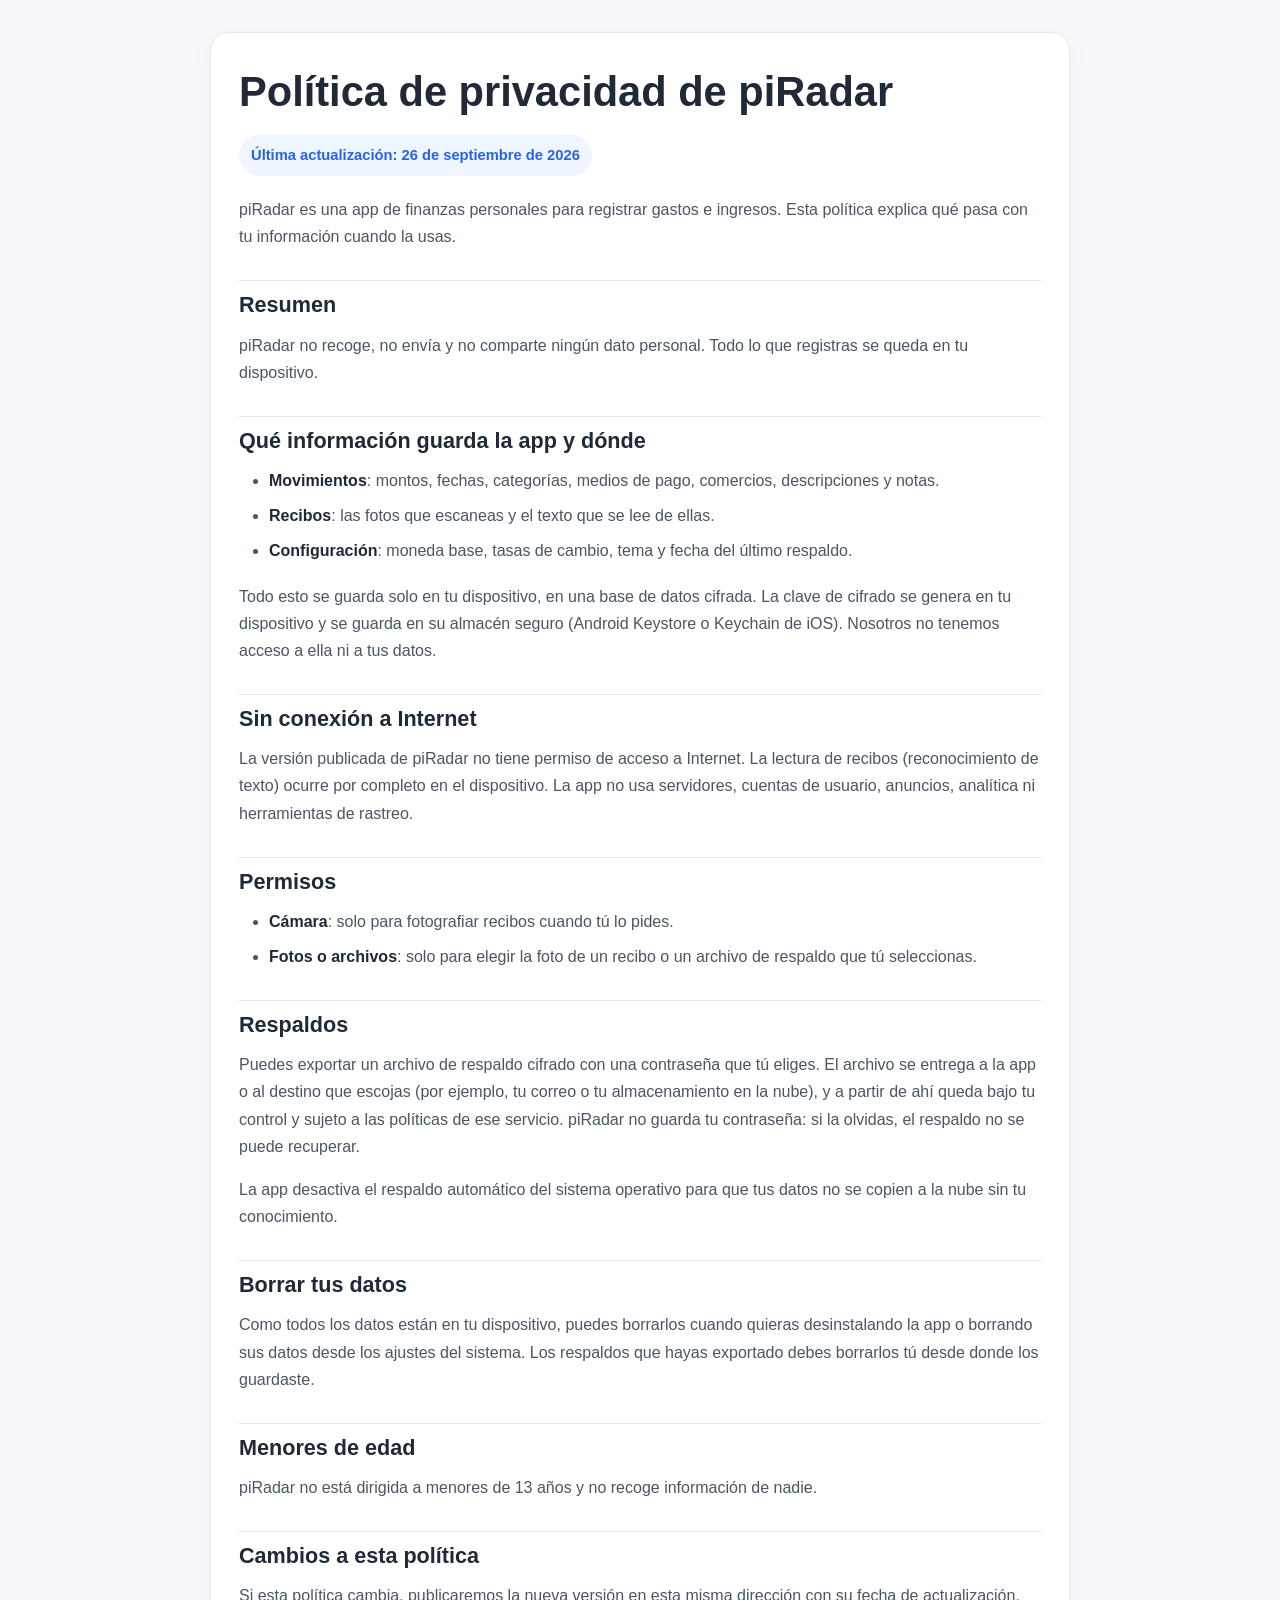
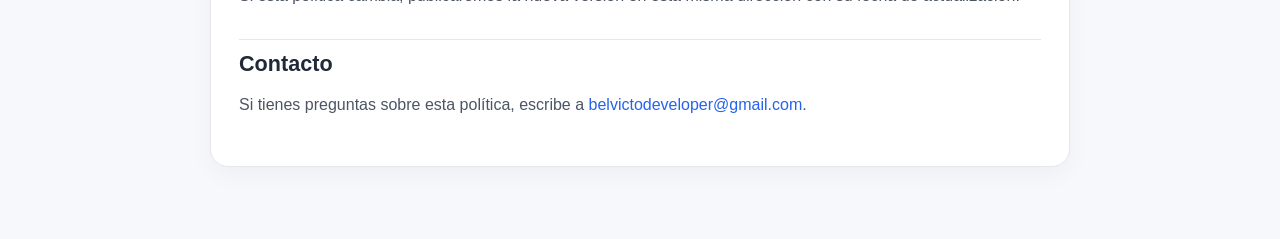
==== store/google-play/politica-privacidad.html @ 663677ef "Add an HTML version of the privacy policy to publish at a public URL Co-Authored-By: Claude Opus 5.5" ====
<!DOCTYPE html>
<html lang="es">
  <head>
    <meta charset="UTF-8" />
    <meta name="viewport" content="width=device-width, initial-scale=1.0" />
    <title>Política de privacidad de piRadar</title>
    <style>
      :root {
        --bg: #f6f8fb;
        --card: #ffffff;
        --text: #1f2937;
        --muted: #4b5563;
        --border: #e5e7eb;
        --accent: #2563eb;
        --accent-soft: #eff6ff;
      }

      * { box-sizing: border-box; }

      body {
        margin: 0;
        font-family: -apple-system, BlinkMacSystemFont, "Segoe UI", Roboto, Helvetica, Arial, sans-serif;
        background: var(--bg);
        color: var(--text);
        line-height: 1.7;
      }

      .container {
        max-width: 900px;
        margin: 32px auto;
        padding: 0 20px 40px;
      }

      .card {
        background: var(--card);
        border: 1px solid var(--border);
        border-radius: 18px;
        box-shadow: 0 8px 24px rgba(15, 23, 42, 0.04);
        padding: 32px 28px;
      }

      h1, h2, h3 {
        color: var(--text);
        line-height: 1.3;
        margin-top: 0;
      }

      h1 {
        font-size: clamp(2rem, 4vw, 2.6rem);
        margin-bottom: 8px;
      }

      h2 {
        font-size: 1.35rem;
        margin-top: 30px;
        margin-bottom: 12px;
        padding-top: 10px;
        border-top: 1px solid var(--border);
      }

      p {
        margin: 0 0 16px;
        color: var(--muted);
      }

      ul {
        margin: 0 0 18px 20px;
        padding-left: 10px;
        color: var(--muted);
      }

      li {
        margin-bottom: 8px;
      }

      strong {
        color: var(--text);
      }

      .meta {
        display: inline-block;
        margin: 8px 0 20px;
        padding: 8px 12px;
        border-radius: 999px;
        background: var(--accent-soft);
        color: var(--accent);
        font-size: 0.92rem;
        font-weight: 600;
      }

      a {
        color: var(--accent);
        text-decoration: none;
      }

      a:hover {
        text-decoration: underline;
      }

      @media (max-width: 600px) {
        .card {
          padding: 24px 18px;
        }
      }
    </style>
  </head>
  <body>
    <main class="container">
      <article class="card">
        <h1>Política de privacidad de piRadar</h1>
        <div class="meta">Última actualización: 26 de septiembre de 2026</div>

        <p>piRadar es una app de finanzas personales para registrar gastos e ingresos. Esta política explica qué pasa con tu información cuando la usas.</p>

        <h2>Resumen</h2>
        <p>piRadar no recoge, no envía y no comparte ningún dato personal. Todo lo que registras se queda en tu dispositivo.</p>

        <h2>Qué información guarda la app y dónde</h2>
        <ul>
          <li><strong>Movimientos</strong>: montos, fechas, categorías, medios de pago, comercios, descripciones y notas.</li>
          <li><strong>Recibos</strong>: las fotos que escaneas y el texto que se lee de ellas.</li>
          <li><strong>Configuración</strong>: moneda base, tasas de cambio, tema y fecha del último respaldo.</li>
        </ul>

        <p>Todo esto se guarda solo en tu dispositivo, en una base de datos cifrada. La clave de cifrado se genera en tu dispositivo y se guarda en su almacén seguro (Android Keystore o Keychain de iOS). Nosotros no tenemos acceso a ella ni a tus datos.</p>

        <h2>Sin conexión a Internet</h2>
        <p>La versión publicada de piRadar no tiene permiso de acceso a Internet. La lectura de recibos (reconocimiento de texto) ocurre por completo en el dispositivo. La app no usa servidores, cuentas de usuario, anuncios, analítica ni herramientas de rastreo.</p>

        <h2>Permisos</h2>
        <ul>
          <li><strong>Cámara</strong>: solo para fotografiar recibos cuando tú lo pides.</li>
          <li><strong>Fotos o archivos</strong>: solo para elegir la foto de un recibo o un archivo de respaldo que tú seleccionas.</li>
        </ul>

        <h2>Respaldos</h2>
        <p>Puedes exportar un archivo de respaldo cifrado con una contraseña que tú eliges. El archivo se entrega a la app o al destino que escojas (por ejemplo, tu correo o tu almacenamiento en la nube), y a partir de ahí queda bajo tu control y sujeto a las políticas de ese servicio. piRadar no guarda tu contraseña: si la olvidas, el respaldo no se puede recuperar.</p>

        <p>La app desactiva el respaldo automático del sistema operativo para que tus datos no se copien a la nube sin tu conocimiento.</p>

        <h2>Borrar tus datos</h2>
        <p>Como todos los datos están en tu dispositivo, puedes borrarlos cuando quieras desinstalando la app o borrando sus datos desde los ajustes del sistema. Los respaldos que hayas exportado debes borrarlos tú desde donde los guardaste.</p>

        <h2>Menores de edad</h2>
        <p>piRadar no está dirigida a menores de 13 años y no recoge información de nadie.</p>

        <h2>Cambios a esta política</h2>
        <p>Si esta política cambia, publicaremos la nueva versión en esta misma dirección con su fecha de actualización.</p>

        <h2>Contacto</h2>
        <p>Si tienes preguntas sobre esta política, escribe a <a href="mailto:belvictodeveloper@gmail.com">belvictodeveloper@gmail.com</a>.</p>
      </article>
    </main>
  </body>
</html>
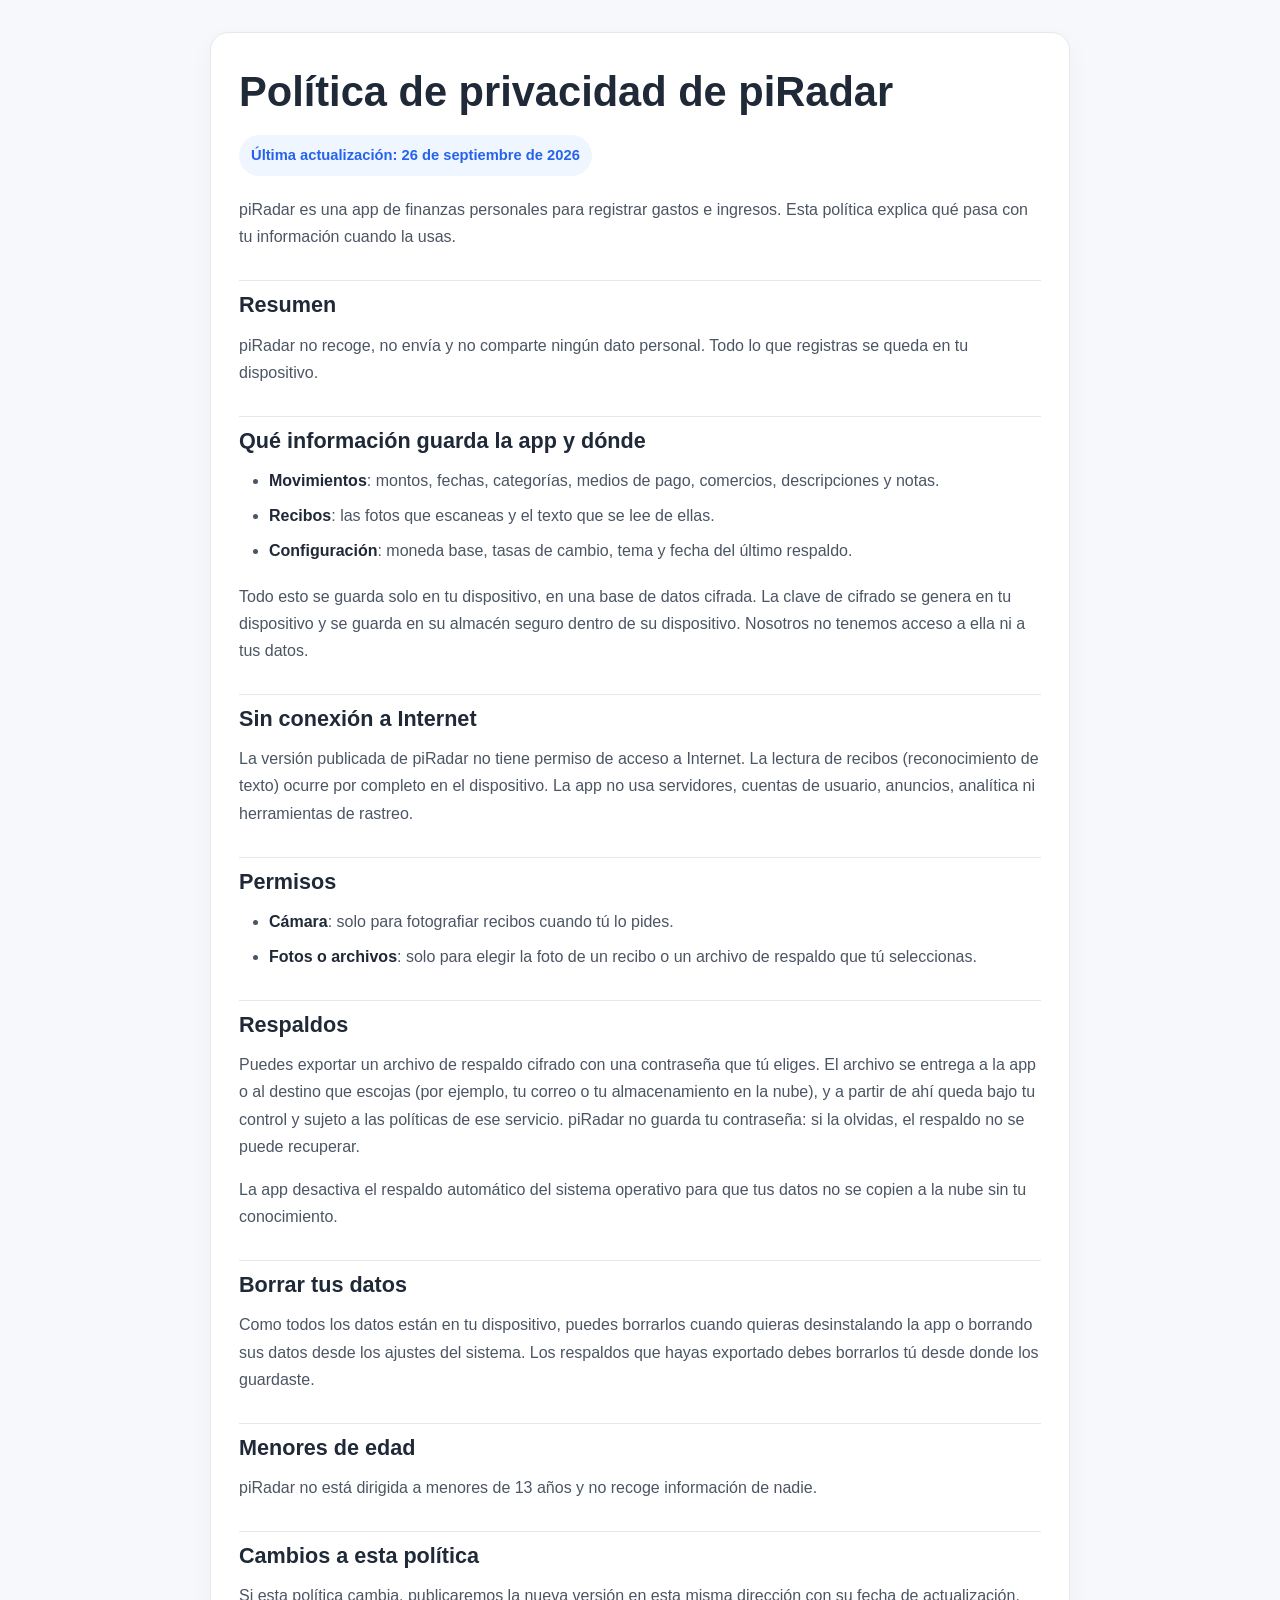
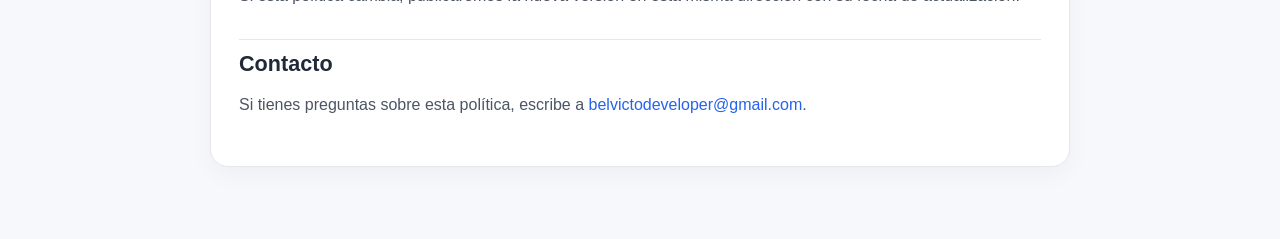
==== commit 5dde0917: "Remove the Android Keystore mention from the privacy policy copies Co-Authored-By: Claude Sonnet 5.5" ====
--- a/store/google-play/politica-privacidad.html
+++ b/store/google-play/politica-privacidad.html
@@ -122,7 +122,7 @@
           <li><strong>Configuración</strong>: moneda base, tasas de cambio, tema y fecha del último respaldo.</li>
         </ul>
 
-        <p>Todo esto se guarda solo en tu dispositivo, en una base de datos cifrada. La clave de cifrado se genera en tu dispositivo y se guarda en su almacén seguro (Android Keystore o Keychain de iOS). Nosotros no tenemos acceso a ella ni a tus datos.</p>
+        <p>Todo esto se guarda solo en tu dispositivo, en una base de datos cifrada. La clave de cifrado se genera en tu dispositivo y se guarda en su almacén seguro dentro de su dispositivo. Nosotros no tenemos acceso a ella ni a tus datos.</p>
 
         <h2>Sin conexión a Internet</h2>
         <p>La versión publicada de piRadar no tiene permiso de acceso a Internet. La lectura de recibos (reconocimiento de texto) ocurre por completo en el dispositivo. La app no usa servidores, cuentas de usuario, anuncios, analítica ni herramientas de rastreo.</p>
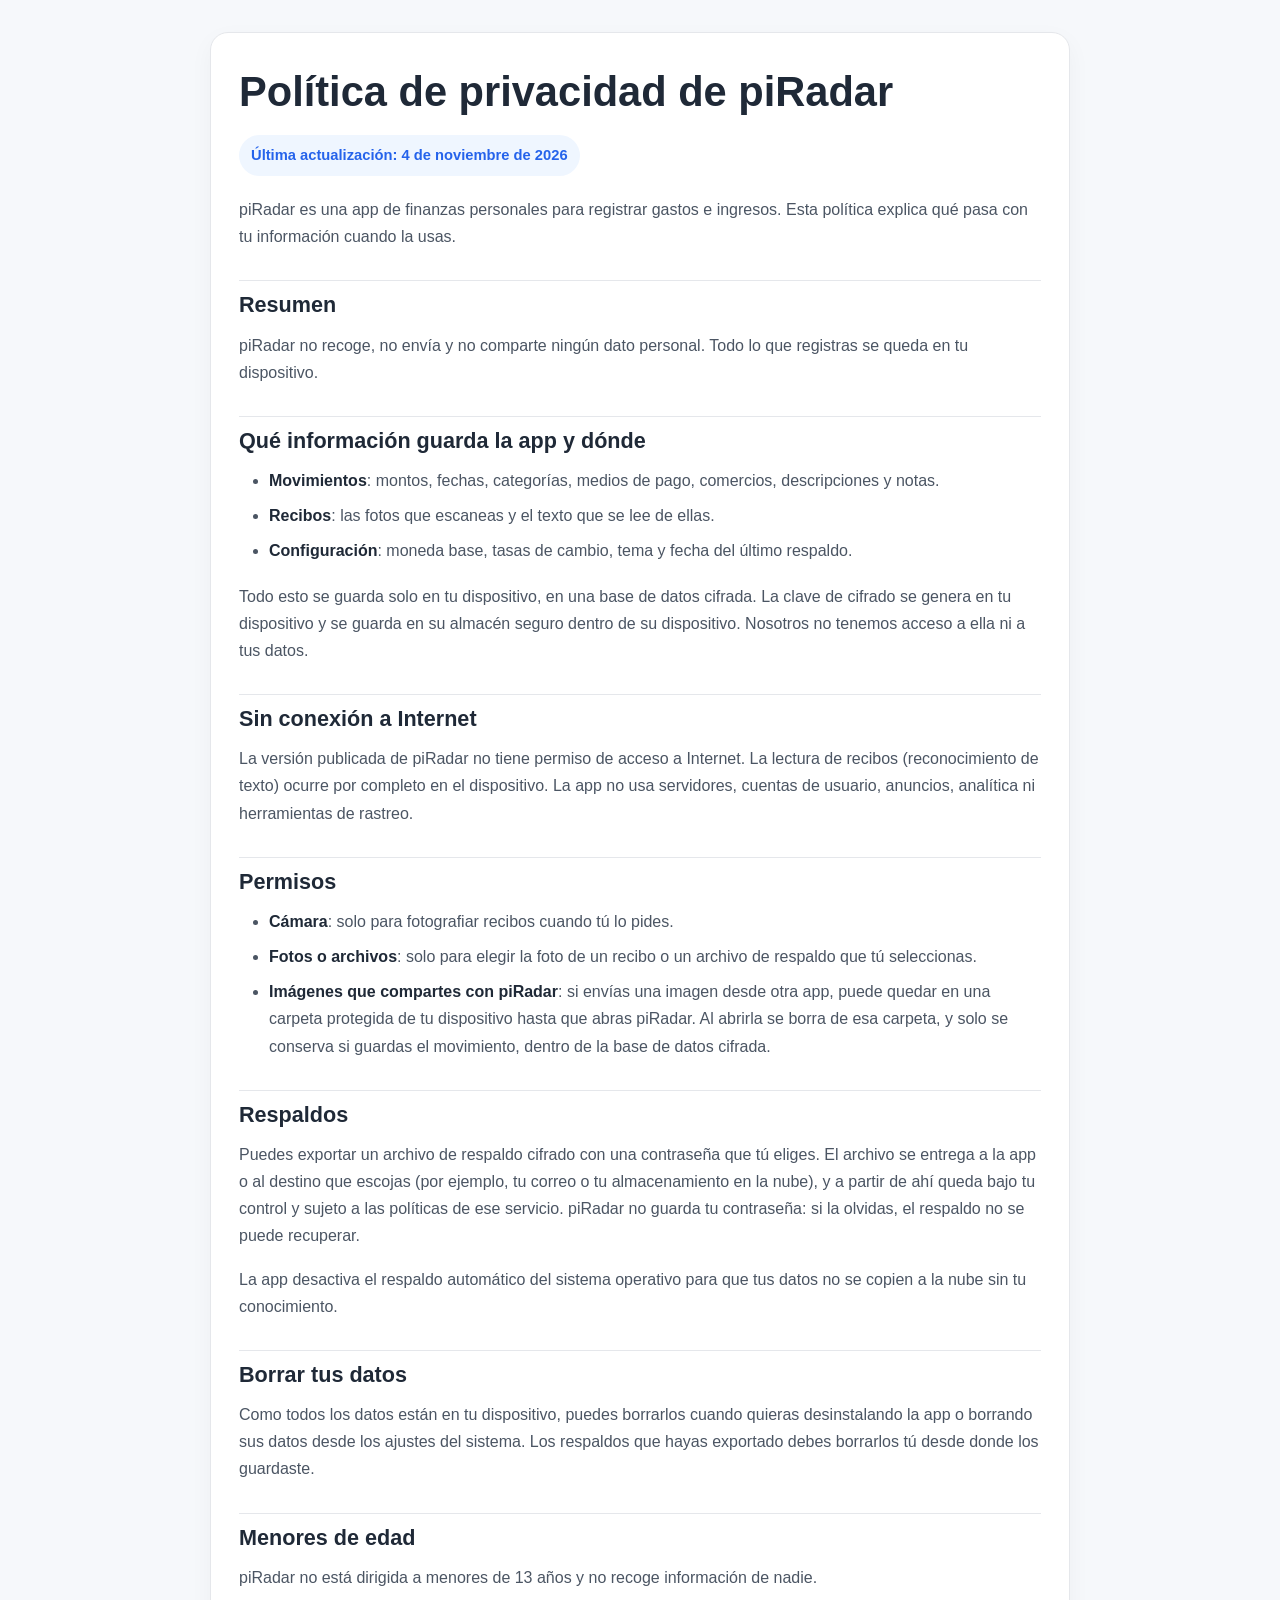
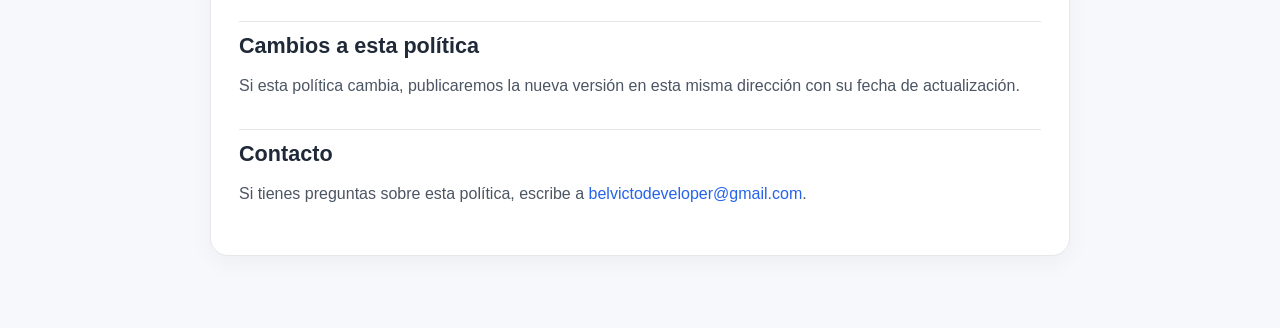
==== commit e158f3a1: "Share images to piRadar on iPhone: a small share extension leaves the image in an App Group folder a" ====
--- a/store/google-play/politica-privacidad.html
+++ b/store/google-play/politica-privacidad.html
@@ -108,7 +108,7 @@
     <main class="container">
       <article class="card">
         <h1>Política de privacidad de piRadar</h1>
-        <div class="meta">Última actualización: 26 de septiembre de 2026</div>
+        <div class="meta">Última actualización: 4 de noviembre de 2026</div>
 
         <p>piRadar es una app de finanzas personales para registrar gastos e ingresos. Esta política explica qué pasa con tu información cuando la usas.</p>
 
@@ -131,6 +131,7 @@
         <ul>
           <li><strong>Cámara</strong>: solo para fotografiar recibos cuando tú lo pides.</li>
           <li><strong>Fotos o archivos</strong>: solo para elegir la foto de un recibo o un archivo de respaldo que tú seleccionas.</li>
+          <li><strong>Imágenes que compartes con piRadar</strong>: si envías una imagen desde otra app, puede quedar en una carpeta protegida de tu dispositivo hasta que abras piRadar. Al abrirla se borra de esa carpeta, y solo se conserva si guardas el movimiento, dentro de la base de datos cifrada.</li>
         </ul>
 
         <h2>Respaldos</h2>
